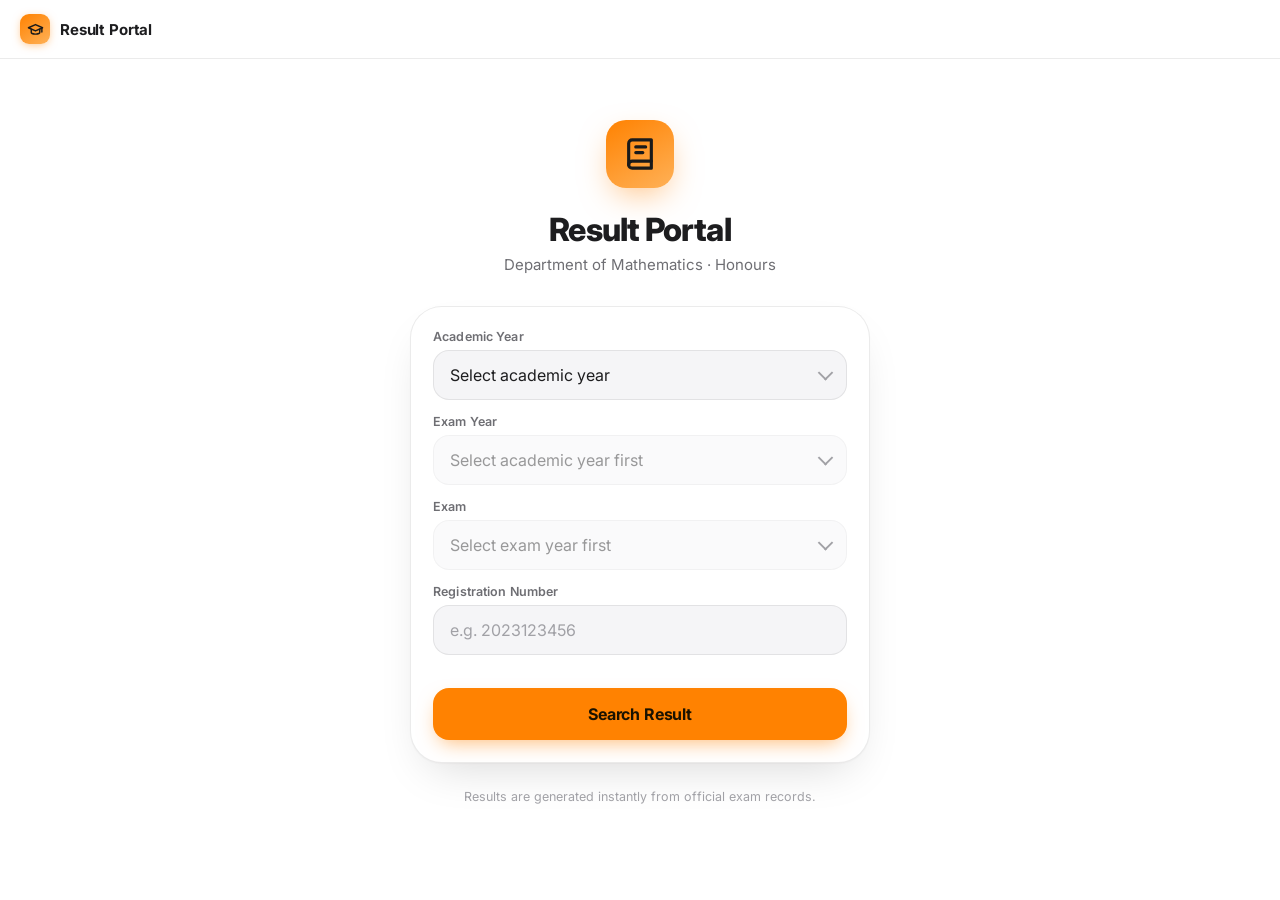
==== index.html @ 53330f71 "Add files via upload" ====
<!DOCTYPE html>
<html lang="en">
<head>
<meta charset="UTF-8">
<meta name="viewport" content="width=device-width, initial-scale=1, viewport-fit=cover">
<title>Result Portal — Department of Mathematics</title>
<meta name="description" content="Check your examination results for the Department of Mathematics (Honours).">
<script>
  // Apply saved theme before first paint to avoid a flash of wrong theme.
  (function () {
    var t = window.matchMedia("(prefers-color-scheme: dark)").matches ? "dark" : "light";
    document.documentElement.setAttribute("data-theme", t);
  })();
</script>
<link rel="stylesheet" href="assets/css/style.css">
</head>
<body>
<div class="app-shell">

  <header class="topbar">
    <a class="brand" href="index.html" aria-label="Result Portal home">
      <span class="brand-mark" aria-hidden="true">
        <svg viewBox="0 0 24 24" fill="none" stroke="currentColor" stroke-width="2" stroke-linecap="round" stroke-linejoin="round"><path d="M2 9.5 12 5l10 4.5-10 4.5-10-4.5Z"/><path d="M6 11.6v4.5c0 1 2.7 2.4 6 2.4s6-1.4 6-2.4v-4.5"/><path d="M21 9.5v6"/></svg>
      </span>
      <span>Result Portal</span>
    </a>
  </header>

  <main>
    <div class="hero-wrap">
      <div class="hero-inner">

        <div class="hero-logo" aria-hidden="true">
          <svg viewBox="0 0 24 24" fill="none" stroke="currentColor" stroke-width="2.2" stroke-linecap="round" stroke-linejoin="round">
            <path d="M4 19.5A2.5 2.5 0 0 1 6.5 17H20"/>
            <path d="M6.5 2H20v20H6.5A2.5 2.5 0 0 1 4 19.5v-15A2.5 2.5 0 0 1 6.5 2z"/>
            <path d="M9 7h7M9 11h5"/>
          </svg>
        </div>

        <h1 class="hero-title">Result Portal</h1>
        <p class="hero-sub">Department of Mathematics · Honours</p>

        <form class="search-card" id="searchForm" novalidate>

          <div class="field">
            <label class="field-label" for="academicYear">Academic Year</label>
            <div class="field-select-wrap">
              <select class="field-select" id="academicYear" required>
                <option value="" disabled selected>Select academic year</option>
              </select>
            </div>
          </div>

          <div class="field">
            <label class="field-label" for="examYear">Exam Year</label>
            <div class="field-select-wrap">
              <select class="field-select" id="examYear" required disabled>
                <option value="" disabled selected>Select academic year first</option>
              </select>
            </div>
          </div>

          <div class="field">
            <label class="field-label" for="examSelect">Exam</label>
            <div class="field-select-wrap">
              <select class="field-select" id="examSelect" required disabled>
                <option value="" disabled selected>Select exam year first</option>
              </select>
            </div>
          </div>

          <div class="field">
            <label class="field-label" for="registration">Registration Number</label>
            <input class="field-input" id="registration" type="text" inputmode="numeric" autocomplete="off" placeholder="e.g. 2023123456" required>
          </div>

          <div class="field-error" id="formError" role="alert" aria-live="polite"></div>

          <button class="search-submit" id="searchSubmit" type="submit">
            <span class="submit-label">Search Result</span>
            <span class="spinner" aria-hidden="true"></span>
          </button>
        </form>

        <p class="hero-footer">Results are generated instantly from official exam records.</p>
      </div>
    </div>
  </main>
</div>

<script src="assets/js/config.js"></script>
<script src="assets/js/utils.js"></script>
<script src="assets/js/theme.js"></script>
<script src="assets/js/data.js"></script>
<script src="assets/js/home.js"></script>
</body>
</html>
---- assets/css/style.css ----
/* ==========================================================================
   Student Result Portal — Design System
   Apple HIG-inspired: black/white base, vibrant amber accent (#FF8201).
   Signature element: the animated "Grade Ring" SGPA gauge on result.html.
   ========================================================================== */

@import url("https://fonts.googleapis.com/css2?family=Inter:wght@400;500;600;700;800&family=JetBrains+Mono:wght@500;600&display=swap");

:root {
  --accent: #FF8201;
  --accent-ink: #7A3D00;      /* accessible text-on-amber */
  --accent-soft: #FFE7C8;
  --radius-sm: 10px;
  --radius-md: 16px;
  --radius-lg: 24px;
  --radius-xl: 32px;
  --font-display: "Inter", -apple-system, BlinkMacSystemFont, "SF Pro Display", "Segoe UI", sans-serif;
  --font-body: "Inter", -apple-system, BlinkMacSystemFont, "SF Pro Text", "Segoe UI", sans-serif;
  --font-mono: "JetBrains Mono", "SF Mono", ui-monospace, monospace;
  --ease-spring: cubic-bezier(0.34, 1.56, 0.64, 1);
  --ease-out: cubic-bezier(0.16, 1, 0.3, 1);
  --dur-fast: 160ms;
  --dur-med: 320ms;
  --dur-slow: 560ms;
  --safe-bottom: env(safe-area-inset-bottom, 0px);
  --safe-top: env(safe-area-inset-top, 0px);
}

[data-theme="light"] {
  --bg: #FFFFFF;
  --bg-elevated: #FFFFFF;
  --surface: #F5F5F7;
  --surface-2: #EDEDF0;
  --text: #1D1D1F;
  --text-secondary: #6E6E73;
  --text-tertiary: #A1A1A6;
  --border: rgba(0, 0, 0, 0.08);
  --border-strong: rgba(0, 0, 0, 0.14);
  --shadow-color: 220 20% 40%;
  --glass-bg: rgba(255, 255, 255, 0.72);
  --scrim: rgba(0, 0, 0, 0.4);
  --success: #1E8E3E;
  --danger: #D93025;
  color-scheme: light;
}

[data-theme="dark"] {
  --bg: #000000;
  --bg-elevated: #1C1C1E;
  --surface: #131315;
  --surface-2: #1F1F22;
  --text: #F5F5F7;
  --text-secondary: #98989D;
  --text-tertiary: #6E6E73;
  --border: rgba(255, 255, 255, 0.09);
  --border-strong: rgba(255, 255, 255, 0.16);
  --shadow-color: 0 0% 0%;
  --glass-bg: rgba(28, 28, 30, 0.68);
  --scrim: rgba(0, 0, 0, 0.6);
  --success: #34C759;
  --danger: #FF453A;
  color-scheme: dark;
}

* { box-sizing: border-box; }
html { -webkit-text-size-adjust: 100%; }

html, body {
  height: 100%;
}

body {
  margin: 0;
  font-family: var(--font-body);
  background: var(--bg);
  color: var(--text);
  -webkit-font-smoothing: antialiased;
  text-rendering: optimizeLegibility;
  transition: background-color var(--dur-med) var(--ease-out), color var(--dur-med) var(--ease-out);
  overflow-x: hidden;
}

@media (prefers-reduced-motion: reduce) {
  *, *::before, *::after {
    animation-duration: 0.001ms !important;
    animation-iteration-count: 1 !important;
    transition-duration: 0.001ms !important;
    scroll-behavior: auto !important;
  }
}

a { color: inherit; }
button { font-family: inherit; }

::selection { background: var(--accent); color: #fff; }

:focus-visible {
  outline: 2.5px solid var(--accent);
  outline-offset: 3px;
  border-radius: 6px;
}

/* ---------- Layout shells ---------- */

.app-shell {
  min-height: 100dvh;
  display: flex;
  flex-direction: column;
}

.topbar {
  position: sticky;
  top: 0;
  z-index: 40;
  display: flex;
  align-items: center;
  justify-content: space-between;
  padding: calc(14px + var(--safe-top)) 20px 14px;
  backdrop-filter: blur(20px) saturate(180%);
  -webkit-backdrop-filter: blur(20px) saturate(180%);
  background: var(--glass-bg);
  border-bottom: 1px solid var(--border);
}

.brand {
  display: flex;
  align-items: center;
  gap: 10px;
  font-family: var(--font-display);
  font-weight: 700;
  font-size: 15px;
  letter-spacing: -0.01em;
  text-decoration: none;
  color: var(--text);
}

.brand-mark {
  width: 30px;
  height: 30px;
  border-radius: 9px;
  background: linear-gradient(145deg, var(--accent), #FFB157);
  display: flex;
  align-items: center;
  justify-content: center;
  color: #1a1a1a;
  box-shadow: 0 2px 10px -2px rgba(255, 130, 1, 0.55);
  flex-shrink: 0;
}
.brand-mark svg { width: 17px; height: 17px; }

main { flex: 1; }

/* ---------- Homepage ---------- */

.hero-wrap {
  min-height: calc(100dvh - 66px);
  display: flex;
  align-items: center;
  justify-content: center;
  padding: 32px 20px calc(48px + var(--safe-bottom));
}

.hero-inner {
  width: 100%;
  max-width: 460px;
  display: flex;
  flex-direction: column;
  align-items: center;
  text-align: center;
}

.hero-logo {
  width: 68px;
  height: 68px;
  border-radius: 20px;
  background: linear-gradient(150deg, var(--accent) 0%, #FFB157 100%);
  display: flex;
  align-items: center;
  justify-content: center;
  box-shadow: 0 12px 32px -8px rgba(255, 130, 1, 0.5);
  margin-bottom: 22px;
  animation: pop-in var(--dur-slow) var(--ease-spring) both;
}
.hero-logo svg { width: 34px; height: 34px; color: #1a1a1a; }

.hero-title {
  font-family: var(--font-display);
  font-size: clamp(26px, 6vw, 32px);
  font-weight: 800;
  letter-spacing: -0.025em;
  margin: 0 0 6px;
  animation: rise-in var(--dur-slow) var(--ease-out) both 60ms;
}

.hero-sub {
  font-size: 15px;
  color: var(--text-secondary);
  margin: 0 0 32px;
  animation: rise-in var(--dur-slow) var(--ease-out) both 120ms;
}

.search-card {
  width: 100%;
  background: var(--bg-elevated);
  border: 1px solid var(--border);
  border-radius: var(--radius-xl);
  padding: 22px;
  text-align: left;
  box-shadow: 0 1px 2px rgba(0,0,0,0.04), 0 20px 48px -20px rgba(0,0,0,0.18);
  animation: rise-in var(--dur-slow) var(--ease-out) both 180ms;
}

.field {
  margin-bottom: 14px;
  position: relative;
}
.field:last-of-type { margin-bottom: 0; }

.field-label {
  display: block;
  font-size: 12.5px;
  font-weight: 600;
  color: var(--text-secondary);
  margin-bottom: 6px;
  letter-spacing: 0.01em;
}

.field-input,
.field-select {
  width: 100%;
  appearance: none;
  -webkit-appearance: none;
  border: 1.5px solid var(--border);
  background: var(--surface);
  color: var(--text);
  border-radius: var(--radius-md);
  padding: 13px 16px;
  font-size: 16px;
  font-family: var(--font-body);
  transition: border-color var(--dur-fast) var(--ease-out), box-shadow var(--dur-fast) var(--ease-out), background var(--dur-fast);
  min-height: 50px;
}

.field-input::placeholder { color: var(--text-tertiary); }

.field-input:focus,
.field-select:focus {
  border-color: var(--accent);
  background: var(--bg-elevated);
  box-shadow: 0 0 0 4px rgba(255, 130, 1, 0.14);
  outline: none;
}

.field-select-wrap { position: relative; }
.field-select-wrap::after {
  content: "";
  position: absolute;
  right: 16px;
  top: 50%;
  width: 9px;
  height: 9px;
  border-right: 2px solid var(--text-tertiary);
  border-bottom: 2px solid var(--text-tertiary);
  transform: translateY(-70%) rotate(45deg);
  pointer-events: none;
  transition: transform var(--dur-fast);
}

.field-select:disabled { opacity: 0.45; cursor: not-allowed; }

.search-submit {
  width: 100%;
  margin-top: 18px;
  min-height: 52px;
  border: none;
  border-radius: var(--radius-md);
  background: var(--accent);
  color: #1a1200;
  font-size: 16px;
  font-weight: 700;
  letter-spacing: -0.01em;
  cursor: pointer;
  display: flex;
  align-items: center;
  justify-content: center;
  gap: 8px;
  transition: transform var(--dur-fast) var(--ease-spring), box-shadow var(--dur-fast), filter var(--dur-fast);
  box-shadow: 0 8px 20px -6px rgba(255, 130, 1, 0.55);
}
.search-submit:hover { filter: brightness(1.05); }
.search-submit:active { transform: scale(0.97); }
.search-submit:disabled {
  opacity: 0.5;
  cursor: not-allowed;
  box-shadow: none;
  transform: none;
}
.search-submit .spinner { display: none; }
.search-submit.is-loading .spinner { display: inline-flex; }
.search-submit.is-loading .submit-label { opacity: 0.7; }

.field-error {
  font-size: 13px;
  color: var(--danger);
  margin-top: 10px;
  min-height: 1px;
  animation: shake 320ms var(--ease-out);
}

.hero-footer {
  margin-top: 26px;
  font-size: 12.5px;
  color: var(--text-tertiary);
  animation: rise-in var(--dur-slow) var(--ease-out) both 240ms;
}

/* ---------- Buttons (shared) ---------- */

.btn {
  display: inline-flex;
  align-items: center;
  justify-content: center;
  gap: 8px;
  border-radius: var(--radius-md);
  padding: 12px 18px;
  font-size: 14.5px;
  font-weight: 600;
  border: 1.5px solid var(--border);
  background: var(--surface);
  color: var(--text);
  cursor: pointer;
  text-decoration: none;
  transition: transform var(--dur-fast) var(--ease-spring), background var(--dur-fast), border-color var(--dur-fast);
  min-height: 46px;
}
.btn:hover { background: var(--surface-2); }
.btn:active { transform: scale(0.96); }
.btn svg { width: 17px; height: 17px; }

.btn-accent {
  background: var(--accent);
  border-color: transparent;
  color: #1a1200;
  box-shadow: 0 8px 20px -8px rgba(255, 130, 1, 0.6);
}
.btn-accent:hover { filter: brightness(1.05); background: var(--accent); }

.btn-block { width: 100%; }

/* ---------- Result page ---------- */

.result-wrap {
  max-width: 880px;
  margin: 0 auto;
  padding: 24px 18px calc(120px + var(--safe-bottom));
}

.card {
  background: var(--bg-elevated);
  border: 1px solid var(--border);
  border-radius: var(--radius-xl);
  padding: 24px;
  box-shadow: 0 1px 2px rgba(0,0,0,0.03), 0 16px 40px -24px rgba(0,0,0,0.22);
}

/* Student header card */
.student-card {
  display: flex;
  flex-wrap: wrap;
  gap: 20px;
  align-items: center;
  justify-content: space-between;
  margin-bottom: 16px;
  animation: rise-in var(--dur-med) var(--ease-out) both;
}

.student-id {
  display: flex;
  align-items: center;
  gap: 16px;
  min-width: 0;
}

.avatar-ring {
  width: 58px;
  height: 58px;
  border-radius: 50%;
  background: linear-gradient(150deg, var(--accent), #FFB157);
  display: flex;
  align-items: center;
  justify-content: center;
  color: #1a1200;
  font-weight: 800;
  font-size: 20px;
  flex-shrink: 0;
}

.student-name {
  font-family: var(--font-display);
  font-size: 20px;
  font-weight: 800;
  letter-spacing: -0.02em;
  margin: 0 0 2px;
}

.student-meta {
  font-family: var(--font-mono);
  font-size: 13px;
  color: var(--text-secondary);
  display: flex;
  flex-wrap: wrap;
  gap: 4px 10px;
}

.status-pill {
  font-size: 12.5px;
  font-weight: 700;
  padding: 6px 13px;
  border-radius: 100px;
  letter-spacing: 0.01em;
  white-space: nowrap;
}
.status-pass { background: rgba(30, 142, 62, 0.14); color: var(--success); }
.status-fail { background: rgba(217, 48, 37, 0.14); color: var(--danger); }

.meta-strip {
  display: grid;
  grid-template-columns: repeat(auto-fit, minmax(120px, 1fr));
  gap: 10px;
  margin-top: 4px;
}

.meta-item {
  background: var(--surface);
  border-radius: var(--radius-md);
  padding: 12px 14px;
}
.meta-item-label {
  font-size: 11px;
  text-transform: uppercase;
  letter-spacing: 0.06em;
  color: var(--text-tertiary);
  font-weight: 600;
  margin-bottom: 4px;
}
.meta-item-value {
  font-size: 14.5px;
  font-weight: 700;
  font-family: var(--font-display);
}

/* SGPA Grade Ring — signature element */
.gpa-block {
  display: flex;
  align-items: center;
  gap: 16px;
}

.grade-ring-wrap {
  position: relative;
  width: 96px;
  height: 96px;
  flex-shrink: 0;
}

.grade-ring-wrap svg { width: 100%; height: 100%; transform: rotate(-90deg); }

.ring-track { fill: none; stroke: var(--surface-2); stroke-width: 8; }
.ring-progress {
  fill: none;
  stroke: var(--accent);
  stroke-width: 8;
  stroke-linecap: round;
  stroke-dasharray: 251.2;
  stroke-dashoffset: 251.2;
  transition: stroke-dashoffset 1.1s var(--ease-out);
}

.ring-label {
  position: absolute;
  inset: 0;
  display: flex;
  flex-direction: column;
  align-items: center;
  justify-content: center;
}
.ring-value {
  font-family: var(--font-display);
  font-size: 21px;
  font-weight: 800;
  letter-spacing: -0.02em;
}
.ring-caption {
  font-size: 9.5px;
  text-transform: uppercase;
  letter-spacing: 0.05em;
  color: var(--text-tertiary);
  font-weight: 700;
}

.gpa-text-label {
  font-size: 13px;
  color: var(--text-secondary);
  font-weight: 600;
}

/* Section headings */
.section-title {
  font-family: var(--font-display);
  font-size: 17px;
  font-weight: 800;
  letter-spacing: -0.01em;
  margin: 34px 0 14px;
  display: flex;
  align-items: center;
  gap: 8px;
}
.section-title .count-badge {
  font-size: 11.5px;
  font-weight: 700;
  background: var(--surface-2);
  color: var(--text-secondary);
  padding: 3px 9px;
  border-radius: 100px;
}

/* Subjects table */
.table-card {
  background: var(--bg-elevated);
  border: 1px solid var(--border);
  border-radius: var(--radius-lg);
  overflow-x: auto;
  overflow-y: hidden;
  -webkit-overflow-scrolling: touch;
  scrollbar-width: thin;
}

.subj-table { width: 100%; min-width: 560px; border-collapse: collapse; }
.subj-table thead th {
  text-align: left;
  font-size: 11px;
  text-transform: uppercase;
  letter-spacing: 0.05em;
  color: var(--text-tertiary);
  font-weight: 700;
  padding: 12px 16px;
  background: var(--surface);
  border-bottom: 1px solid var(--border);
  white-space: nowrap;
}
.subj-table thead th.num { text-align: right; }

/* First column sticks in place while the rest of the table scrolls
   horizontally, so the subject name stays visible alongside whichever
   numeric column (Marks, Grade, Point, Credit) the user has scrolled to. */
@media (max-width: 620px) {
  .subj-table thead th:first-child,
  .subj-table tbody td:first-child {
    position: sticky;
    left: 0;
    z-index: 1;
    background: var(--bg-elevated);
    box-shadow: 1px 0 0 var(--border);
  }
  .subj-table thead th:first-child { background: var(--surface); }
  .subj-table tbody td:not(:first-child),
  .subj-table thead th:not(:first-child) {
    white-space: nowrap;
  }
}

.subj-table tbody tr {
  border-bottom: 1px solid var(--border);
  opacity: 0;
  transform: translateY(8px);
  animation: rise-in var(--dur-med) var(--ease-out) forwards;
}
.subj-table tbody tr:last-child { border-bottom: none; }
.subj-table tbody td { padding: 13px 16px; font-size: 14px; vertical-align: middle; }
.subj-table tbody td.num { text-align: right; font-family: var(--font-mono); font-weight: 600; }

.table-scroll-hint {
  display: none;
  align-items: center;
  gap: 6px;
  margin: 8px 2px 0;
  font-size: 11.5px;
  color: var(--text-tertiary);
  font-weight: 600;
}
.table-scroll-hint svg { width: 13px; height: 13px; flex-shrink: 0; }
@media (max-width: 620px) {
  .table-scroll-hint { display: flex; }
}

.subj-name-cell { display: flex; flex-direction: column; gap: 2px; }
.subj-code {
  font-family: var(--font-mono);
  font-size: 11.5px;
  color: var(--text-tertiary);
  font-weight: 600;
}
.subj-name { font-weight: 600; font-size: 14px; }

.grade-chip {
  display: inline-flex;
  align-items: center;
  justify-content: center;
  min-width: 40px;
  padding: 4px 9px;
  border-radius: 8px;
  font-family: var(--font-mono);
  font-weight: 700;
  font-size: 13px;
  background: var(--surface-2);
}
.grade-chip.grade-top { background: rgba(255, 130, 1, 0.16); color: var(--accent-ink); }
[data-theme="dark"] .grade-chip.grade-top { color: #FFC98A; }
.grade-chip.grade-fail { background: rgba(217, 48, 37, 0.14); color: var(--danger); }

/* Stats grid */
.stats-grid {
  display: grid;
  grid-template-columns: repeat(2, 1fr);
  gap: 12px;
}
@media (min-width: 620px) {
  .stats-grid { grid-template-columns: repeat(3, 1fr); }
}

.stat-tile {
  background: var(--bg-elevated);
  border: 1px solid var(--border);
  border-radius: var(--radius-lg);
  padding: 16px;
  opacity: 0;
  transform: translateY(10px) scale(0.98);
  animation: rise-in var(--dur-med) var(--ease-out) forwards;
}
.stat-tile-label {
  font-size: 11.5px;
  color: var(--text-tertiary);
  font-weight: 600;
  margin-bottom: 6px;
  display: flex;
  align-items: center;
  gap: 6px;
}
.stat-tile-value {
  font-family: var(--font-display);
  font-size: 22px;
  font-weight: 800;
  letter-spacing: -0.02em;
}
.stat-tile-sub { font-size: 12px; color: var(--text-secondary); margin-top: 2px; }
.stat-tile.highlight { border-color: rgba(255,130,1,0.4); background: linear-gradient(160deg, rgba(255,130,1,0.08), transparent 60%); }

.percentile-banner {
  margin-top: 14px;
  background: linear-gradient(120deg, rgba(255,130,1,0.12), rgba(255,130,1,0.03));
  border: 1px solid rgba(255,130,1,0.28);
  border-radius: var(--radius-lg);
  padding: 16px 18px;
  font-size: 14.5px;
  font-weight: 600;
  display: flex;
  align-items: center;
  gap: 10px;
}
.percentile-banner strong { color: var(--accent-ink); }
[data-theme="dark"] .percentile-banner strong { color: #FFC98A; }

/* Subject comparison */
.compare-list { display: flex; flex-direction: column; gap: 10px; }

.compare-item {
  background: var(--bg-elevated);
  border: 1px solid var(--border);
  border-radius: var(--radius-lg);
  padding: 16px 18px;
  opacity: 0;
  transform: translateY(10px);
  animation: rise-in var(--dur-med) var(--ease-out) forwards;
}
.compare-head {
  display: flex;
  justify-content: space-between;
  align-items: baseline;
  gap: 10px;
  margin-bottom: 12px;
}
.compare-title { font-weight: 700; font-size: 14.5px; }
.compare-code { font-family: var(--font-mono); font-size: 11.5px; color: var(--text-tertiary); }
.compare-diff { font-family: var(--font-mono); font-weight: 700; font-size: 13.5px; }
.compare-diff.pos { color: var(--success); }
.compare-diff.neg { color: var(--danger); }

.compare-rows { display: flex; flex-direction: column; gap: 8px; }
.compare-row { display: grid; grid-template-columns: 64px 1fr 34px; align-items: center; gap: 10px; }
.compare-row-label { font-size: 12px; color: var(--text-secondary); font-weight: 600; }
.compare-row-val { font-size: 12px; font-family: var(--font-mono); font-weight: 700; text-align: right; }

.bar-track {
  height: 7px;
  border-radius: 100px;
  background: var(--surface-2);
  overflow: hidden;
  position: relative;
}
.bar-fill {
  height: 100%;
  border-radius: 100px;
  width: 0%;
  transition: width 900ms var(--ease-out);
}
.bar-fill.you { background: var(--accent); }
.bar-fill.avg { background: var(--text-tertiary); }
.bar-fill.top { background: var(--success); }

/* Chart card */
.chart-card {
  display: flex;
  flex-direction: column;
  align-items: center;
  padding: 20px 12px;
}
.chart-card canvas { max-width: 100%; }
.chart-legend {
  display: flex;
  gap: 18px;
  margin-top: 8px;
  flex-wrap: wrap;
  justify-content: center;
}
.legend-item { display: flex; align-items: center; gap: 6px; font-size: 12.5px; color: var(--text-secondary); font-weight: 600; }
.legend-dot { width: 9px; height: 9px; border-radius: 50%; }

/* Action bar */
.action-bar {
  position: sticky;
  bottom: 0;
  z-index: 30;
  display: flex;
  gap: 10px;
  padding: 14px 18px calc(14px + var(--safe-bottom));
  background: var(--glass-bg);
  backdrop-filter: blur(20px) saturate(180%);
  -webkit-backdrop-filter: blur(20px) saturate(180%);
  border-top: 1px solid var(--border);
}
.action-bar .btn { flex: 1; }

/* Skeleton loader */
.skeleton-wrap { max-width: 880px; margin: 0 auto; padding: 24px 18px; }
.skel {
  background: linear-gradient(100deg, var(--surface) 30%, var(--surface-2) 50%, var(--surface) 70%);
  background-size: 200% 100%;
  animation: shimmer 1.4s ease-in-out infinite;
  border-radius: var(--radius-md);
}
.skel-card { height: 150px; border-radius: var(--radius-xl); margin-bottom: 20px; }
.skel-row { height: 46px; margin-bottom: 2px; }
.skel-tile { height: 84px; border-radius: var(--radius-lg); }
.skel-grid { display: grid; grid-template-columns: repeat(2, 1fr); gap: 12px; margin-top: 14px; }

/* Error / empty state */
.state-message {
  max-width: 420px;
  margin: 60px auto;
  text-align: center;
  padding: 0 20px;
}
.state-message .state-icon {
  width: 56px; height: 56px; margin: 0 auto 16px;
  border-radius: 16px;
  background: var(--surface);
  display: flex; align-items: center; justify-content: center;
}
.state-message .state-icon svg { width: 26px; height: 26px; color: var(--text-tertiary); }
.state-message h2 { font-family: var(--font-display); font-size: 18px; margin: 0 0 8px; }
.state-message p { color: var(--text-secondary); font-size: 14px; margin: 0 0 20px; line-height: 1.5; }

/* ---------- Printable card (hidden on screen, used for html2canvas + print) ---------- */

.print-card {
  position: fixed;
  left: -9999px;
  top: 0;
  width: 720px;
  background: #ffffff;
  color: #1a1a1a;
  font-family: var(--font-body);
  padding: 40px;
}
.pc-header {
  display: flex;
  align-items: center;
  gap: 14px;
  border-bottom: 3px solid #FF8201;
  padding-bottom: 18px;
  margin-bottom: 22px;
}
.pc-mark {
  width: 46px; height: 46px; border-radius: 12px;
  background: linear-gradient(150deg, #FF8201, #FFB157);
  display: flex; align-items: center; justify-content: center;
  color: #1a1200; flex-shrink: 0;
}
.pc-mark svg { width: 24px; height: 24px; }
.pc-uni { font-size: 12.5px; color: #6E6E73; font-weight: 600; text-transform: uppercase; letter-spacing: 0.04em; }
.pc-dept { font-family: var(--font-display); font-size: 19px; font-weight: 800; letter-spacing: -0.01em; }
.pc-doctitle { margin-left: auto; text-align: right; }
.pc-doctitle .t1 { font-weight: 800; font-size: 14px; }
.pc-doctitle .t2 { font-size: 11.5px; color: #6E6E73; }

.pc-grid { display: grid; grid-template-columns: 1fr 1fr; gap: 12px 24px; margin-bottom: 22px; }
.pc-field-label { font-size: 10.5px; text-transform: uppercase; letter-spacing: 0.05em; color: #A1A1A6; font-weight: 700; }
.pc-field-value { font-size: 14.5px; font-weight: 700; font-family: var(--font-display); }

.pc-status-row { display: flex; align-items: center; justify-content: space-between; margin-bottom: 18px; padding: 14px 18px; background: #F5F5F7; border-radius: 14px; }
.pc-sgpa-box { text-align: center; }
.pc-sgpa-box .v { font-family: var(--font-display); font-size: 26px; font-weight: 800; color: #FF8201; }
.pc-sgpa-box .l { font-size: 10px; text-transform: uppercase; color: #A1A1A6; font-weight: 700; letter-spacing: 0.05em;}

.pc-table { width: 100%; border-collapse: collapse; margin-bottom: 8px; }
.pc-table th {
  text-align: left; font-size: 10.5px; text-transform: uppercase; letter-spacing: 0.04em;
  color: #6E6E73; font-weight: 700; padding: 9px 10px; border-bottom: 2px solid #1D1D1F;
}
.pc-table th.num, .pc-table td.num { text-align: right; }
.pc-table td { padding: 10px; font-size: 13px; border-bottom: 1px solid #E5E5E7; }
.pc-table .code { font-family: var(--font-mono); font-size: 11px; color: #A1A1A6; display: block; }

.pc-footer { margin-top: 24px; font-size: 11px; color: #A1A1A6; }

/* ---------- Animations ---------- */

@keyframes rise-in {
  from { opacity: 0; transform: translateY(14px); filter: blur(4px); }
  to   { opacity: 1; transform: translateY(0); filter: blur(0); }
}
@keyframes pop-in {
  0%   { opacity: 0; transform: scale(0.6) rotate(-8deg); }
  70%  { transform: scale(1.06) rotate(2deg); }
  100% { opacity: 1; transform: scale(1) rotate(0); }
}
@keyframes shimmer {
  0% { background-position: 200% 0; }
  100% { background-position: -200% 0; }
}
@keyframes shake {
  10%, 90% { transform: translateX(-1px); }
  20%, 80% { transform: translateX(2px); }
  30%, 50%, 70% { transform: translateX(-4px); }
  40%, 60% { transform: translateX(4px); }
}
@keyframes spin { to { transform: rotate(360deg); } }

.spinner {
  width: 16px; height: 16px;
  border: 2px solid rgba(0,0,0,0.25);
  border-top-color: #1a1200;
  border-radius: 50%;
  animation: spin 700ms linear infinite;
}

.page-transition-out {
  animation: fade-scale-out var(--dur-med) var(--ease-out) forwards;
}
@keyframes fade-scale-out {
  to { opacity: 0; transform: scale(0.98); filter: blur(6px); }
}
.page-fade-in { animation: fade-scale-in var(--dur-slow) var(--ease-out) both; }
@keyframes fade-scale-in {
  from { opacity: 0; transform: scale(1.01); filter: blur(6px); }
  to   { opacity: 1; transform: scale(1); filter: blur(0); }
}

/* Stagger helper: JS sets --i on each row/tile */
.stagger { animation-delay: calc(var(--i, 0) * 45ms); }

/* ---------- Print ---------- */

@media print {
  body * { visibility: hidden; }
  #printArea, #printArea * { visibility: visible; }
  #printArea {
    position: absolute;
    left: 0; top: 0;
    width: 100%;
  }
  .print-card { position: static; width: 100%; left: 0; }
  @page { margin: 14mm; }
}

/* ---------- Small screens ---------- */

@media (max-width: 480px) {
  .compare-row { grid-template-columns: 56px 1fr 30px; }
  .student-card { flex-direction: column; align-items: flex-start; }
  .gpa-block { align-self: stretch; justify-content: space-between; }
}
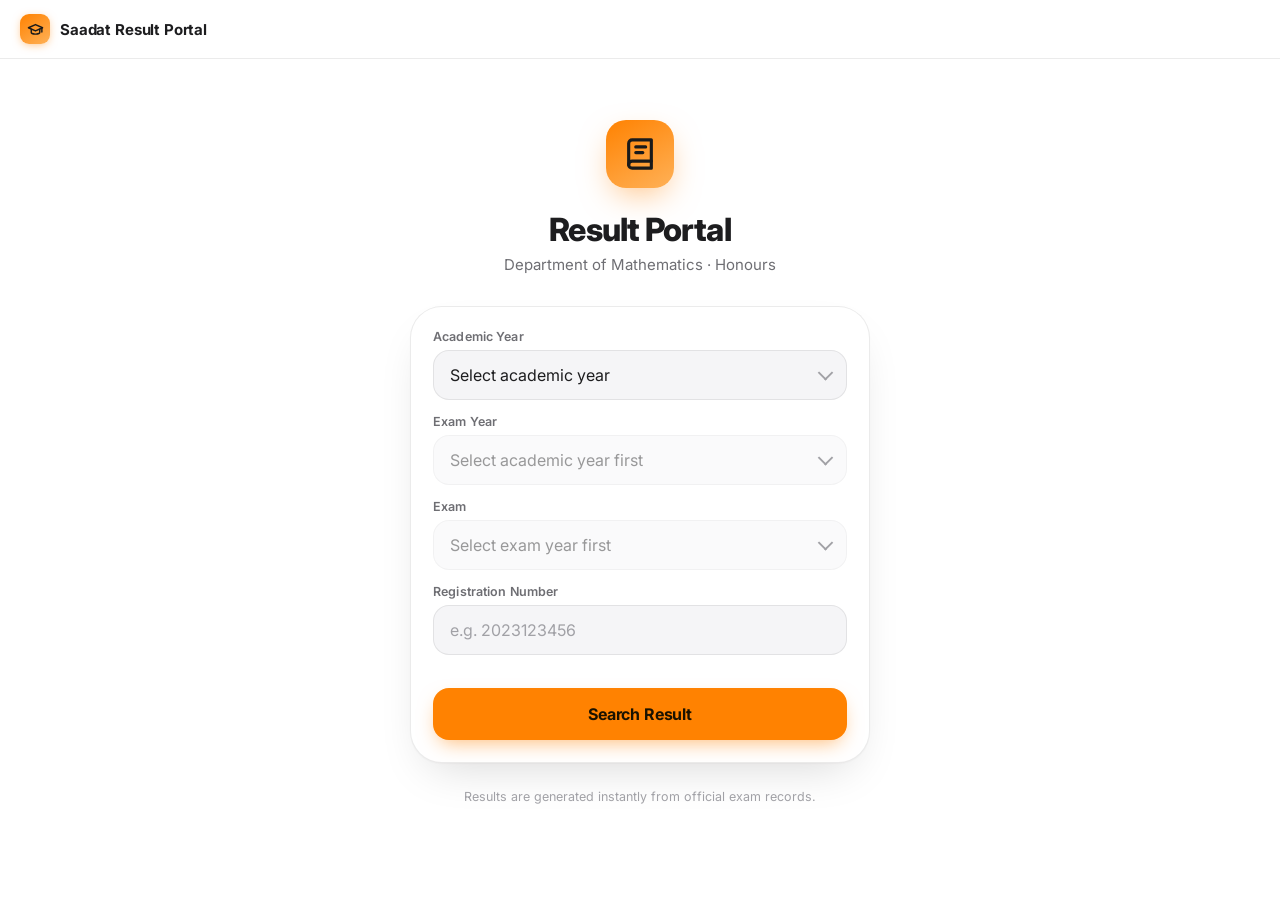
==== commit de45c6c7: "Update index.html" ====
--- a/index.html
+++ b/index.html
@@ -3,7 +3,7 @@
 <head>
 <meta charset="UTF-8">
 <meta name="viewport" content="width=device-width, initial-scale=1, viewport-fit=cover">
-<title>Result Portal — Department of Mathematics</title>
+<title>Saadat Result Portal — Department of Mathematics</title>
 <meta name="description" content="Check your examination results for the Department of Mathematics (Honours).">
 <script>
   // Apply saved theme before first paint to avoid a flash of wrong theme.
@@ -18,11 +18,11 @@
 <div class="app-shell">
 
   <header class="topbar">
-    <a class="brand" href="index.html" aria-label="Result Portal home">
+    <a class="brand" href="index.html" aria-label="Saadat Result Portal home">
       <span class="brand-mark" aria-hidden="true">
         <svg viewBox="0 0 24 24" fill="none" stroke="currentColor" stroke-width="2" stroke-linecap="round" stroke-linejoin="round"><path d="M2 9.5 12 5l10 4.5-10 4.5-10-4.5Z"/><path d="M6 11.6v4.5c0 1 2.7 2.4 6 2.4s6-1.4 6-2.4v-4.5"/><path d="M21 9.5v6"/></svg>
       </span>
-      <span>Result Portal</span>
+      <span>Saadat Result Portal</span>
     </a>
   </header>
 
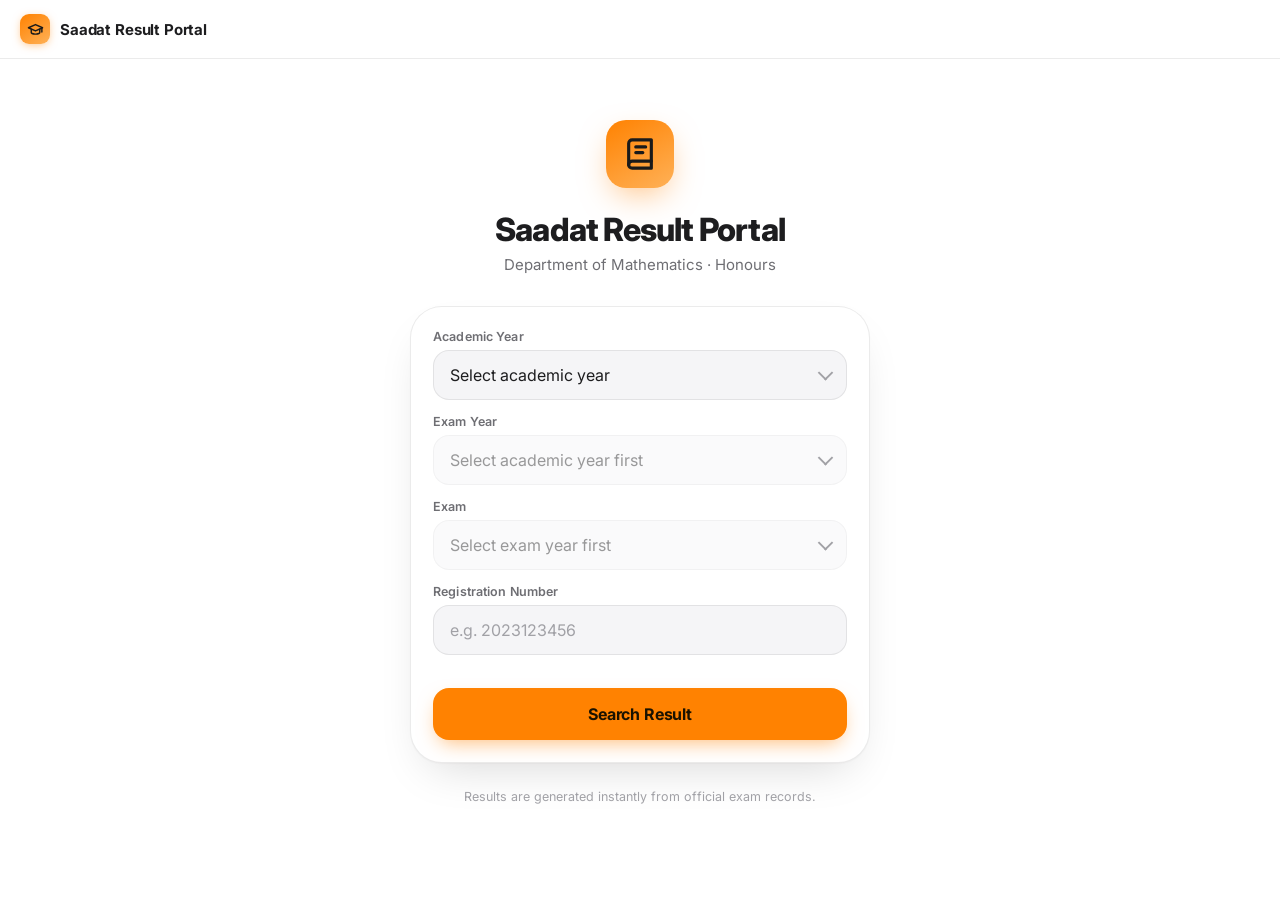
==== commit 342aa176: "Update index.html" ====
--- a/index.html
+++ b/index.html
@@ -38,7 +38,7 @@
           </svg>
         </div>
 
-        <h1 class="hero-title">Result Portal</h1>
+        <h1 class="hero-title">Saadat Result Portal</h1>
         <p class="hero-sub">Department of Mathematics · Honours</p>
 
         <form class="search-card" id="searchForm" novalidate>
